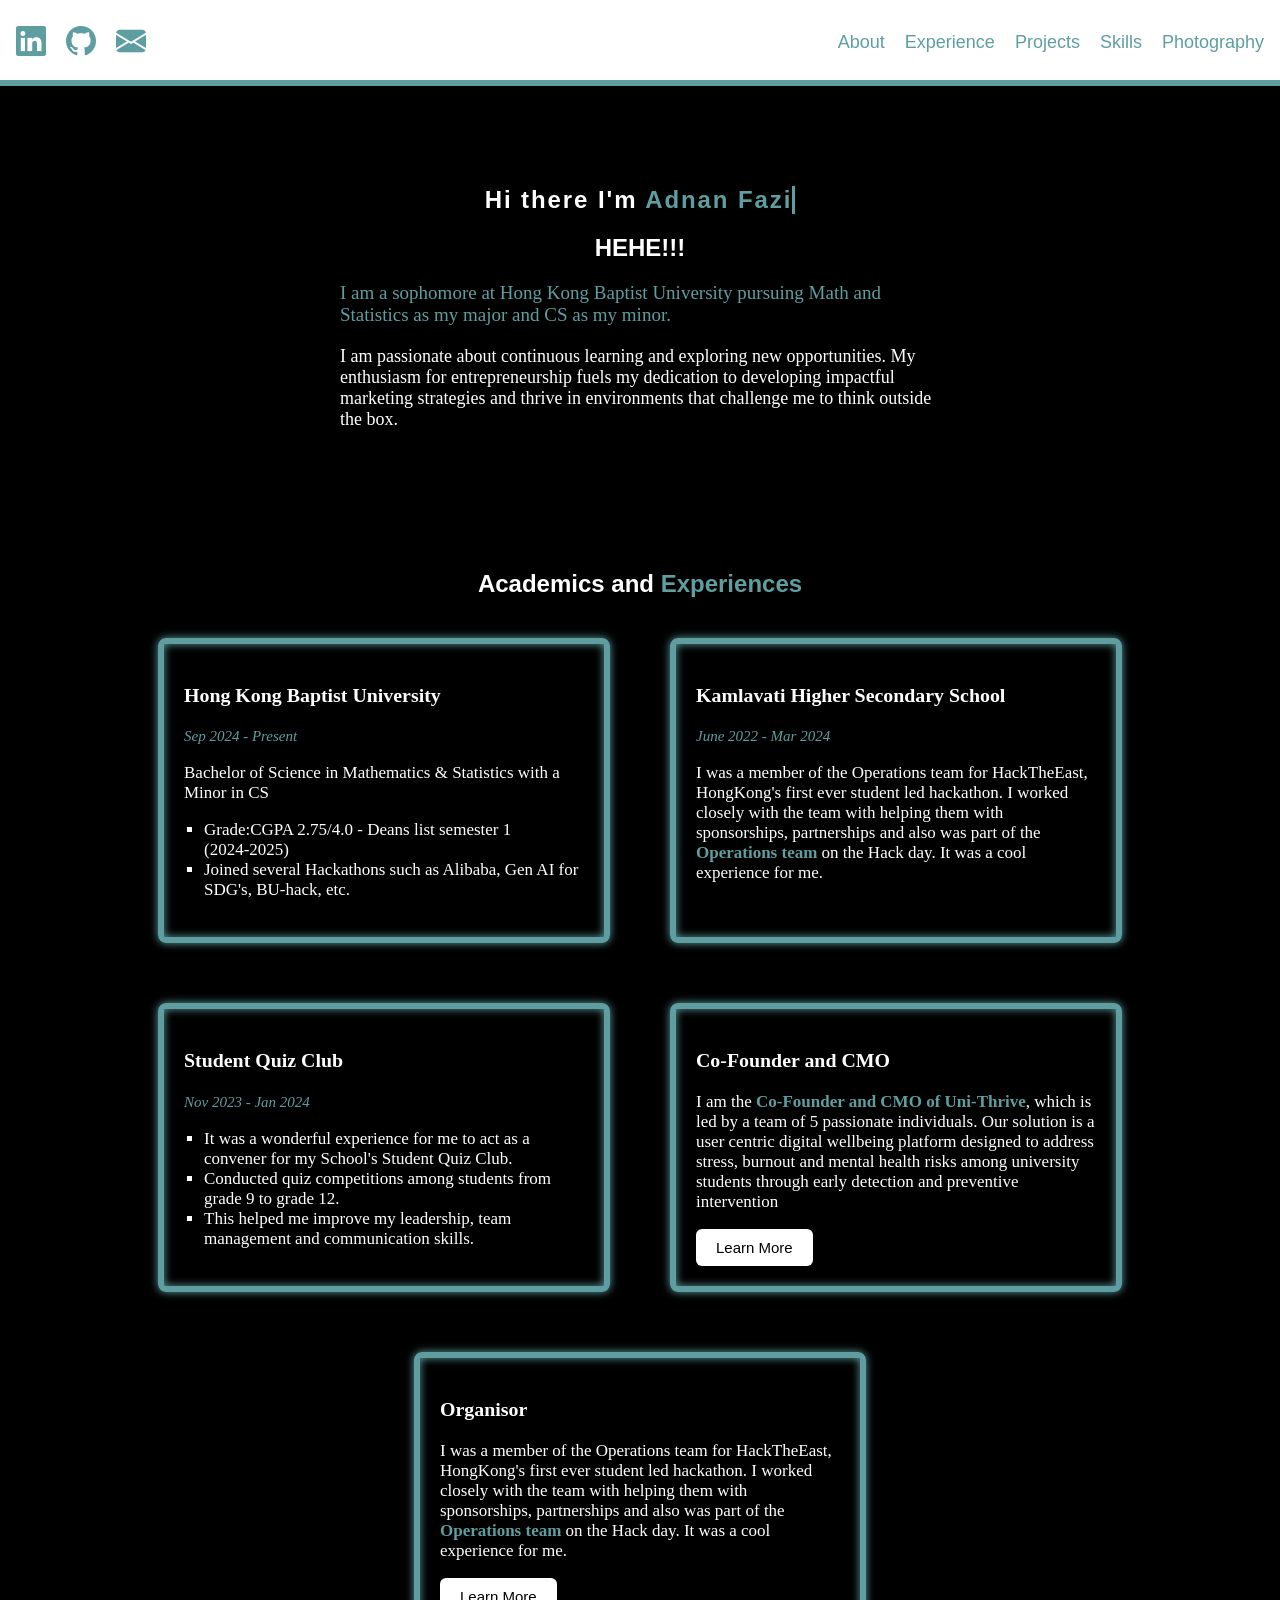
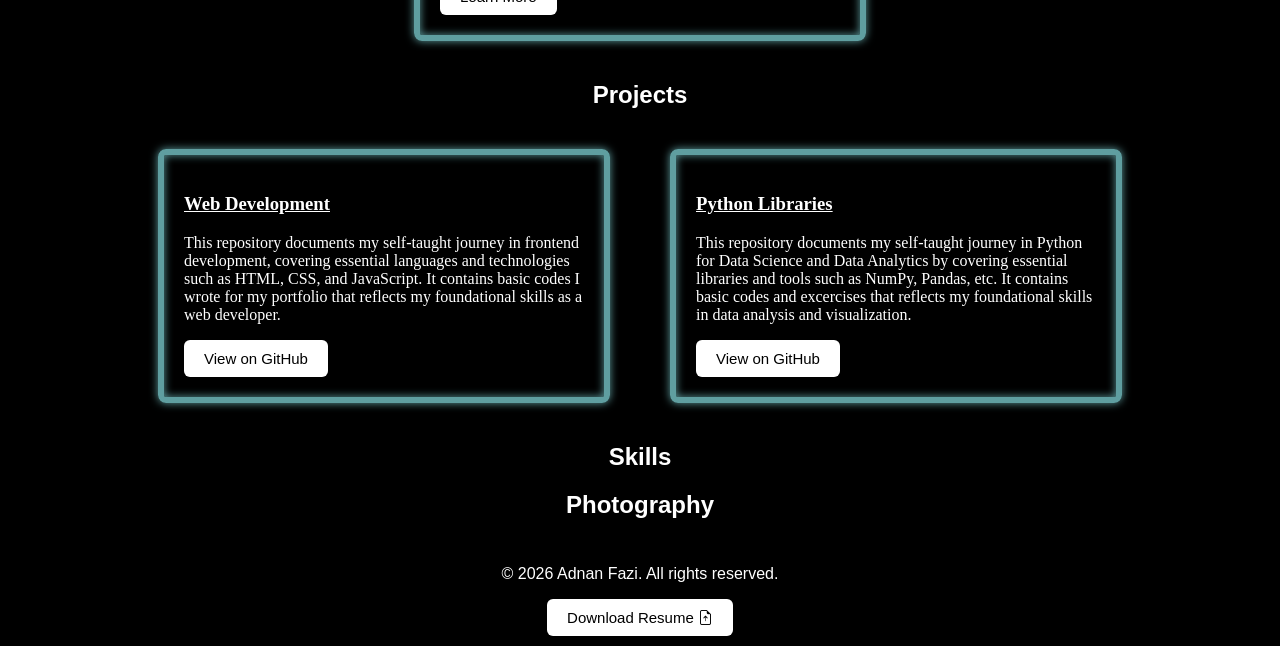
==== index.html @ 3bc77e82 "Added academics" ====
<!DOCTYPE html>
<html lang="en">
   <head>
     <meta charset="UTF-8">
     <meta name="viewport" content="width=device-width, initial-scale=1.0">

     <title>Adnan Portfolio</title>

     <link rel="stylesheet" href="https://cdn.jsdelivr.net/npm/bootstrap-icons@1.11.3/font/bootstrap-icons.css">
     <link rel="stylesheet" href="style.css">
    
   </head>
   <body>
  <header>
   <nav>
    <div class="social-icons">
        <a href="https://www.linkedin.com/in/adnan-fazi" target ="_blank"><i class="bi bi-linkedin"></i></a>
        <a href="https://github.com/adnanms699" target ="_blank"><i class="bi bi-github"></i></a>
        <a href="https://mail.google.com/mail/?view=cm&fs=1&to=adnanms699@gmail.com" target ="_blank"><i class="bi bi-envelope-fill"></i></a>
    </div>
    
      <ul>
        <li><a href="#about">About</a></li>
        <li><a href="#experience">Experience</a></li>
        <li><a href="#projects">Projects</a></li>
        <li><a href="#skills">Skills</a></li>
        <li><a href="#Photography">Photography</a></li>
      </ul>
   </nav>
  </header>

  <section class ="About" id="about" target="_blank">
    <h1 class ="type-writer">Hi there I'm<span class = "color"> Adnan Fazi</span></h1>
    <h2>HEHE!!!</h2>
    <p class="description">I am a sophomore at Hong Kong Baptist University pursuing Math and Statistics as my major and CS as my minor.</p>
    <p class="descriptio2">I am passionate about continuous learning and exploring new opportunities. My enthusiasm for entrepreneurship fuels my dedication to developing impactful marketing strategies and thrive in environments that challenge me to think outside the box.</p> 
  </section>

  <section class ="experience" id="experience">
        <h2 class="experience-title">Academics and <span class = "highlight">Experiences</span></h2>
        <div class ="experience-container">
            <article class="experience-card">
                <h3>Hong Kong Baptist University</h3>
                <span class="date">Sep 2024 - Present</span>
                <p class="experience-description">Bachelor of Science in Mathematics & Statistics with a Minor in CS</p>
                <ul class ="bullets">
                  <li>Grade:CGPA 2.75/4.0 - Deans list semester 1 <br>(2024-2025)</li>
                  <li>Joined several Hackathons such as Alibaba, Gen AI for SDG's, BU-hack, etc.</li>
                </ul>
            </article>

            <article class="experience-card">
                <h3>Kamlavati Higher Secondary School</h3>
                <span class="date">June 2022 - Mar 2024</span>
                <p class="experience-description">I was a member of the Operations team for HackTheEast, HongKong's first ever student led hackathon. I worked closely with the team with helping them with sponsorships, partnerships and also was part of the <span class="highlight">Operations team</span> on the Hack day. It was a cool experience for me.</p>
            </article>

            <article class="experience-card">
                <h3>Student Quiz Club</h3>
                <span class="date">Nov 2023 - Jan 2024</span>
                <ul class ="bullets">
                  <li>It was a wonderful experience for me to act as a convener for my School's Student Quiz Club.</li>
                  <li>Conducted quiz competitions among students from grade 9 to grade 12.</li>
                  <li>This helped me improve my leadership, team management and communication skills.</li>
                </ul>
            </article>

            <article class="experience-card">
                <h3>Co-Founder and CMO</h3>
                <p class="experience-description">I am the <span class="highlight">Co-Founder and CMO of Uni-Thrive</span>, which is led by a team of 5 passionate individuals. Our solution is a user centric digital wellbeing platform designed to address stress, burnout and mental health risks among university students through early detection and preventive intervention</p>
                <button id="Uni-Thrive">Learn More</button>
            </article>

            <article class="experience-card">
                <h3>Organisor</h3>
                <p class="experience-description">I was a member of the Operations team for HackTheEast, HongKong's first ever student led hackathon. I worked closely with the team with helping them with sponsorships, partnerships and also was part of the <span class="highlight">Operations team</span> on the Hack day. It was a cool experience for me.</p>
                <button id="Hacktheeast">Learn More</button>
            </article>
        </div>
  </section>

    <section class = "projects" id="projects">
    <h2 class = "projects-title">Projects</h2>
    <div class="projects-container"> 
    <article class="project-card">
        <h3><u>Web Development</u></h3>
        <p class="project-description">This repository documents my self-taught journey in frontend development, covering essential languages and technologies such as HTML, CSS, and JavaScript. It contains basic codes I wrote for my portfolio that reflects my foundational skills as a web developer.</p>
        <button id="Web-Dev">View on GitHub</button>
    </article>
    <article class="project-card">
        <h3><u>Python Libraries</u></h3>
        <p class="project-description">This repository documents my self-taught journey in Python for Data Science and Data Analytics by covering essential libraries and tools such as NumPy, Pandas, etc. It contains basic codes and excercises that reflects my foundational skills in data analysis and visualization.</p>
        <button id="Python_Data">View on GitHub</button>
    </article>
    </div>
    </section>

   <section class="skills" id="skills">
       <h2 class="skills-title">Skills</h2>
         <div class="skills-container">
        <!-- Add your skills here -->
         </div>
   </section>

   <section class="Photography" id="Photography">
       <h2 class="Photography-title">Photography</h2>
         <div class="Photography-container">
        <!-- Add Photos or info here -->
        </div>
   </section>
   
   <footer>
    <p>&copy; 2026 Adnan Fazi. All rights reserved.</p>
    <div class="buttons">
       <button id="download-resume">
         Download Resume <i class="bi bi-file-earmark-arrow-up"></i>
       </button>   
    </div>
  </footer>

   <script src="index.js"></script>
   </body>
</html>
---- style.css ----
html {
    scroll-behavior: smooth;
}
body{
            font-family: Arial, sans-serif;
            background-color: black;
            margin: 0;
            padding: 0;
}
nav{
            padding: 16px;
            display: flex;
            justify-content: space-between;
            align-items: center;
}
header{
            background-color: white;
            width: 100%;
            height: 80px;
            border-bottom: 6px solid cadetblue;
}
footer{
            color: white;
            width: 100%;
            text-align: center;
            padding: 10px 0;
            
}
ul{
            list-style: none;
            display: flex;
            gap: 20px;
            text-decoration: none;
}
ul li a{
            color: cadetblue;
            text-decoration: none;
            font-size: 18px;
            transition: color 0.3s ease;
}
ul li a:hover{
            color: black;
            transform: scale(1.2);
}
.social-icons{
            display: flex;
            gap: 20px;
}
.social-icons a{
     color: cadetblue;        
     font-size: 30px; 
     text-decoration: none;   
     transition: color 0.3s ease;
}

.social-icons a:hover {
            color: black;            
            transform: scale(1.2);
}
.type-writer{
    overflow: hidden;
    border-right: 3px solid cadetblue;
    white-space: nowrap;
    margin: 0 auto;
    letter-spacing: 0.08em;
    animation: 
        typing 4.5s steps(30, end), 
        blink-caret 1s step-end infinite;
    width:fit-content;
    max-width: fit-content;
}
.color{
            color: cadetblue;
}
.About{
            text-align: center;
            color: white;
            padding: 100px 20px;
}
.description{
            color:cadetblue;
            font-family: 'Times New Roman', Times, serif;
            font-size: 19px;
            max-width: 600px;
            margin: 0 auto;
            text-align: left;        
}
.descriptio2{
            color:white;
            font-family: 'Times New Roman', Times, serif;
            font-size: 18px;
            max-width: 600px;
            margin: 20px auto;
            text-align: left;
}
.buttons{
            color: white;
            border-radius: 6px;
            font-size: 15px;
            max-width : 200px;
            margin: 0 auto;
            cursor: pointer;
}
.buttons button{
    background-color: white;
    color: black;
    border: none;
    padding: 10px 20px;
    border-radius: 6px;
    font-size: 15px;
    transition: all 0.3s ease;
}
.buttons button:hover{
    background-color: cadetblue;
    color: white;
    transform: scale(1.05);
}
.projects-title{
            text-align: center;
            color: white;
}
.project-card{
            color: white;
            font-family: 'Times New Roman', Times, serif;
            max-width: 400px;
            padding: 20px;
            margin: 20px;
            border-radius: 8px;
            border : 6px solid cadetblue;
            box-shadow: 0 0 8px cadetblue, 0 0 8px cadetblue inset;
}
.projects-container{
            display: flex;
            justify-content: center;
            gap: 20px;
            flex-wrap: wrap;
}
.projects-container button {
    background-color: white;
    color: black;
    border: none;
    padding: 10px 20px;
    border-radius: 6px;
    font-size: 15px;
    cursor: pointer;
    transition: all 0.3s ease;
}

.projects-container button:hover {
    background-color: cadetblue;
    color: white;
    transform: scale(1.05);
}
.experience-title{
            text-align: center;
            color: white;
}
.experience-container{
            display: flex;
            justify-content: center;
            gap: 20px;
            flex-wrap: wrap;
}
.experience-card{
            color:white;
            font-family: 'Times New Roman', Times, serif;
            font-size: 17px;
            max-width: 400px;
            padding: 20px;
            margin: 20px;
            border-radius: 8px;
            border : 6px solid cadetblue;
            box-shadow: 0 0 8px cadetblue, 0 0 8px cadetblue inset;
}
.experience-container button{
    background-color: white;
    color: black;
    border: none;
    padding: 10px 20px;
    border-radius: 6px;
    font-size: 15px;
    cursor: pointer;
    transition: all 0.3s ease;
}
.experience-container button:hover{
    background-color: cadetblue;
    color: white;
    transform: scale(1.05);
}
.highlight{
            color: cadetblue;
            font-weight: bold;
}
.skills-title{
            text-align: center;
            color: white;
}
.Photography-title{
            text-align: center;
            color: white;
}
.bullets{
    list-style-type: square;
    display: block;
    padding-left: 20px;
    gap: normal;
}
.date {
    color: cadetblue;
    font-size: 15px;
    font-style: italic;
    margin: 5px 0;
}

@keyframes typing {
    from { width: 0; }
    to { width: 100%; }
}

@keyframes blink-caret {
    from, to { border-color: transparent; }
    50% { border-color: cadetblue; }
}
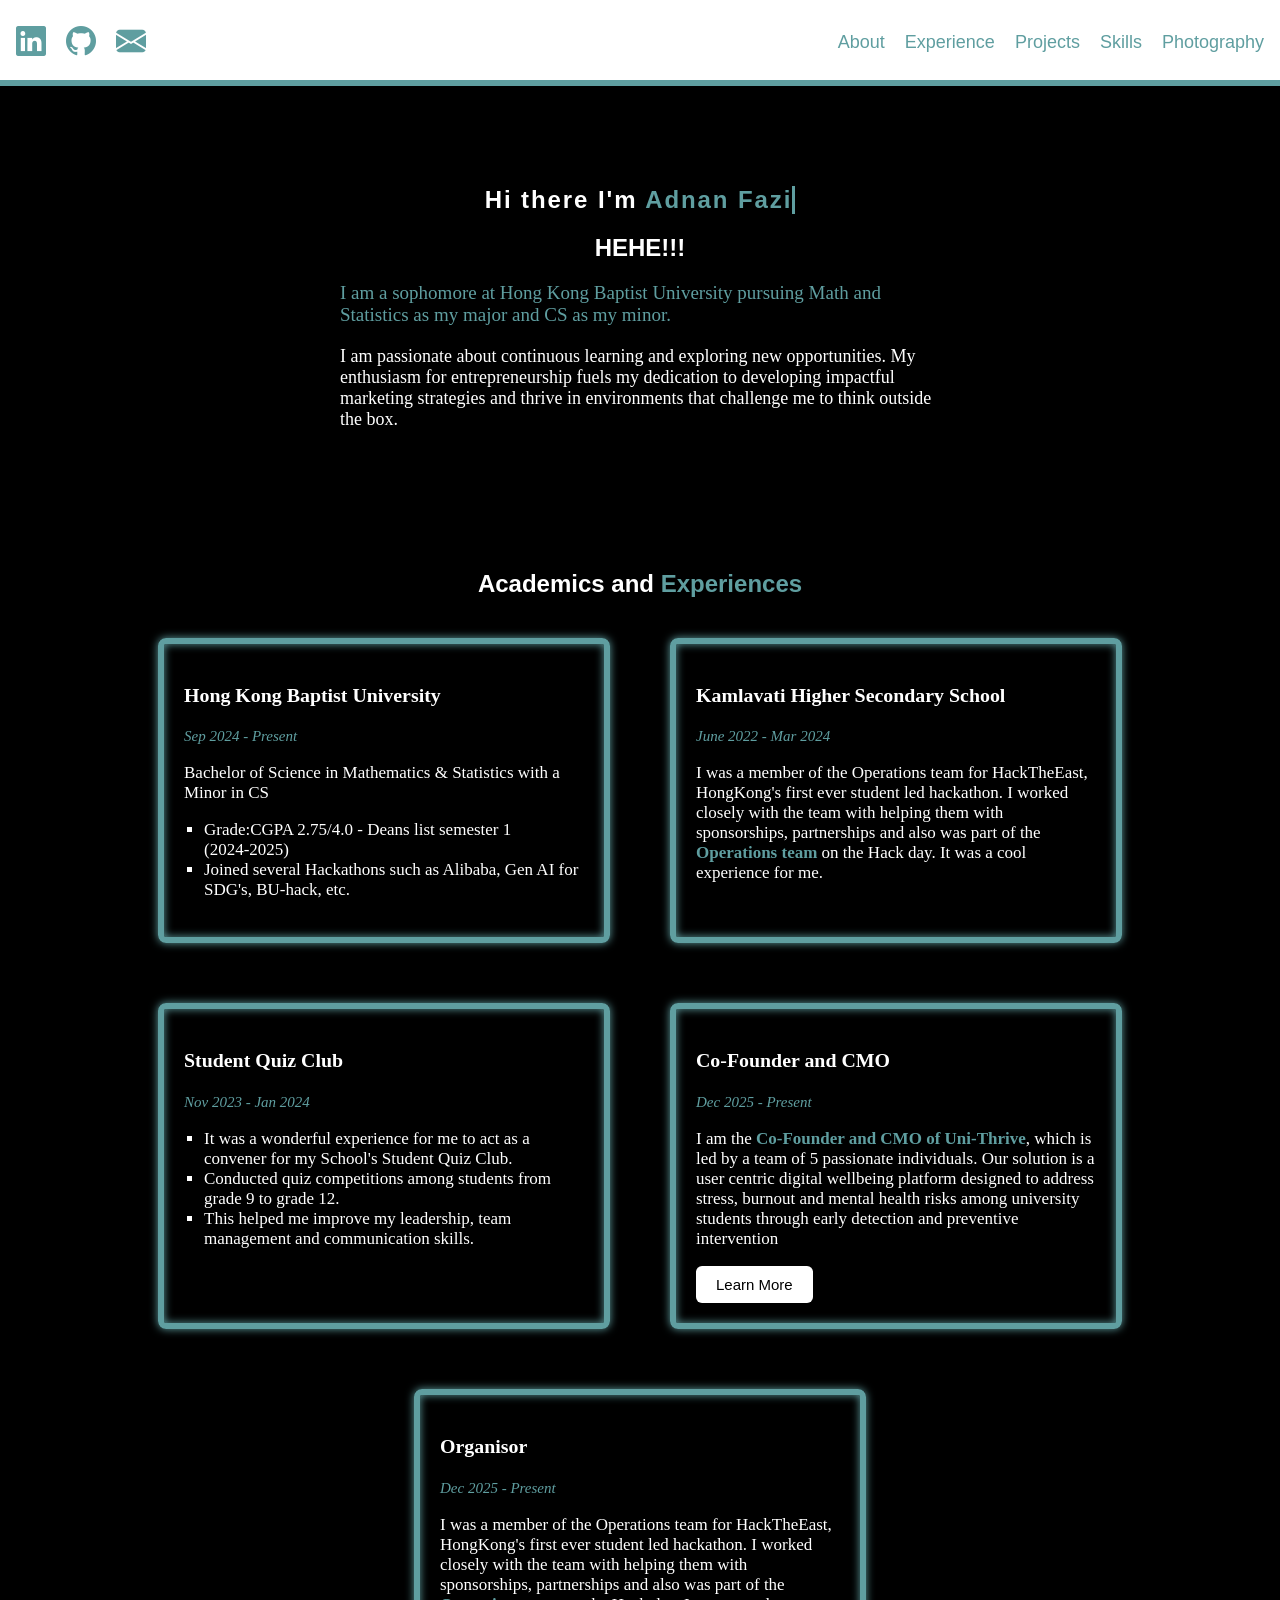
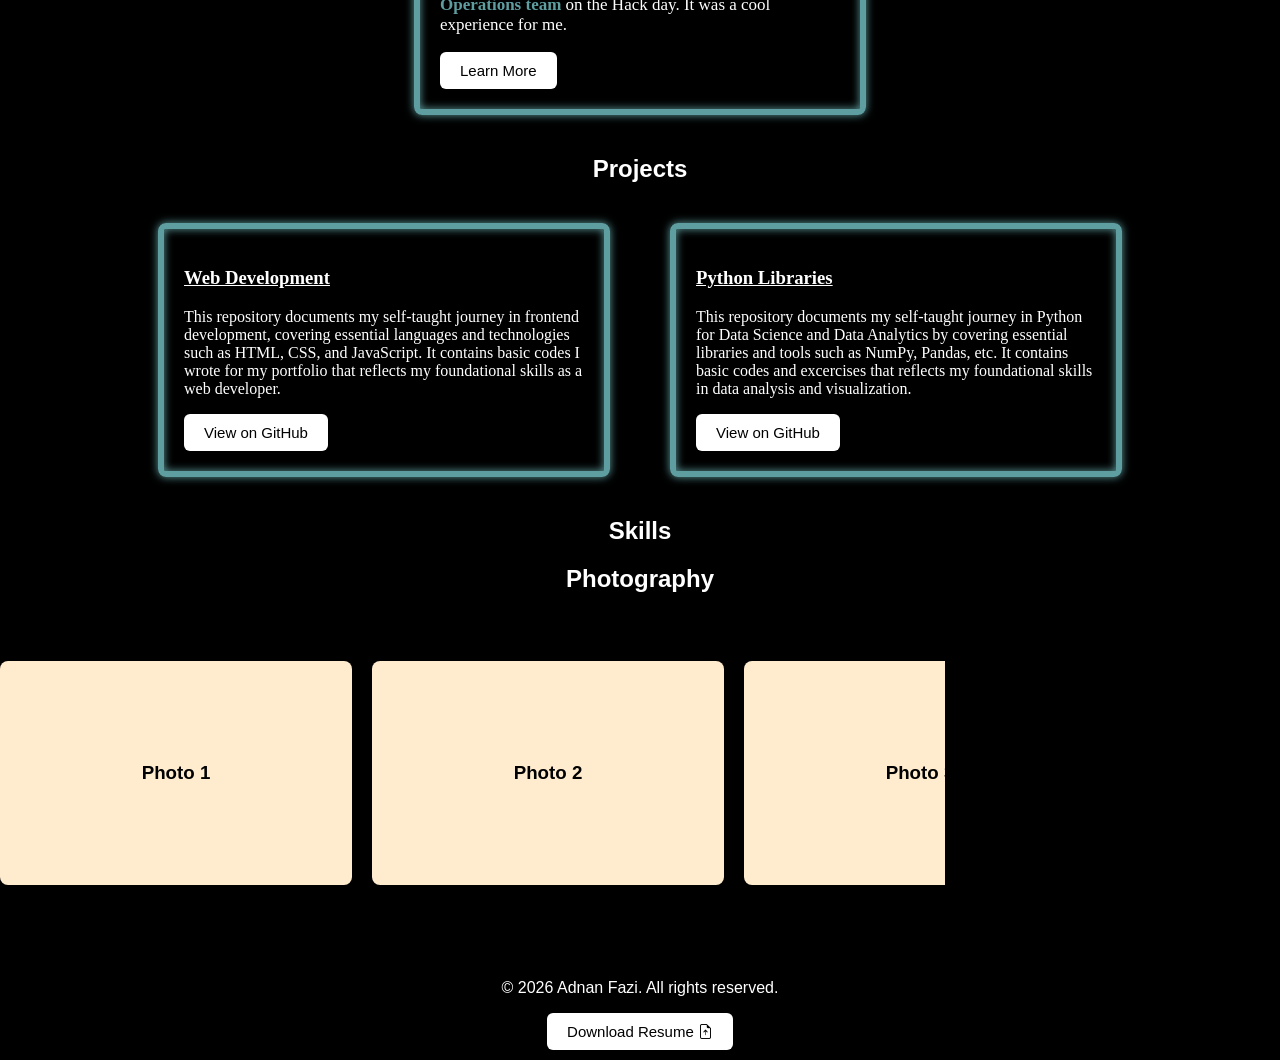
==== commit 3fe760cd: "Added some styles" ====
--- a/index.html
+++ b/index.html
@@ -67,12 +67,14 @@
 
             <article class="experience-card">
                 <h3>Co-Founder and CMO</h3>
+                <span class="date">Dec 2025 - Present</span>
                 <p class="experience-description">I am the <span class="highlight">Co-Founder and CMO of Uni-Thrive</span>, which is led by a team of 5 passionate individuals. Our solution is a user centric digital wellbeing platform designed to address stress, burnout and mental health risks among university students through early detection and preventive intervention</p>
                 <button id="Uni-Thrive">Learn More</button>
             </article>
 
             <article class="experience-card">
                 <h3>Organisor</h3>
+                <span class="date">Dec 2025 - Present</span>
                 <p class="experience-description">I was a member of the Operations team for HackTheEast, HongKong's first ever student led hackathon. I worked closely with the team with helping them with sponsorships, partnerships and also was part of the <span class="highlight">Operations team</span> on the Hack day. It was a cool experience for me.</p>
                 <button id="Hacktheeast">Learn More</button>
             </article>
@@ -97,15 +99,24 @@
 
    <section class="skills" id="skills">
        <h2 class="skills-title">Skills</h2>
-         <div class="skills-container">
-        <!-- Add your skills here -->
-         </div>
+        <div class="skills-container">
+          
+        </div>
    </section>
 
    <section class="Photography" id="Photography">
        <h2 class="Photography-title">Photography</h2>
-         <div class="Photography-container">
-        <!-- Add Photos or info here -->
+       <div class="carousel-container">
+         <div class="carousel">
+            <div class ="card"><h3>Photo 1</h3></div>
+            <div class ="card"><h3>Photo 2</h3></div>
+            <div class ="card"><h3>Photo 3</h3></div>
+            <div class ="card"><h3>Photo 4</h3></div>
+            <div class ="card"><h3>Photo 5</h3></div>
+            <div class ="card"><h3>Photo 6</h3></div>
+            <div class ="card"><h3>Photo 7</h3></div>
+            <div class ="card"><h3>Photo 8</h3></div>
+          </div>
         </div>
    </section>
    
--- a/style.css
+++ b/style.css
@@ -211,6 +211,29 @@
     font-style: italic;
     margin: 5px 0;
 }
+.carousel-container {
+    position: relative;
+    margin: 3em auto;
+    display: flex;
+    align-items: center;
+}
+.carousel {
+    display: flex;
+    overflow-x: auto;
+    gap: 20px;
+    scroll-behavior: smooth;
+    padding: 20px 0;
+}
+.card {
+    flex: 0 0 20em;
+    height: 12em;
+    background-color: blanchedalmond;
+    padding: 1em;
+    border-radius: .5em;
+    display: flex;
+    justify-content: center;
+    align-items: center;
+}
 
 @keyframes typing {
     from { width: 0; }
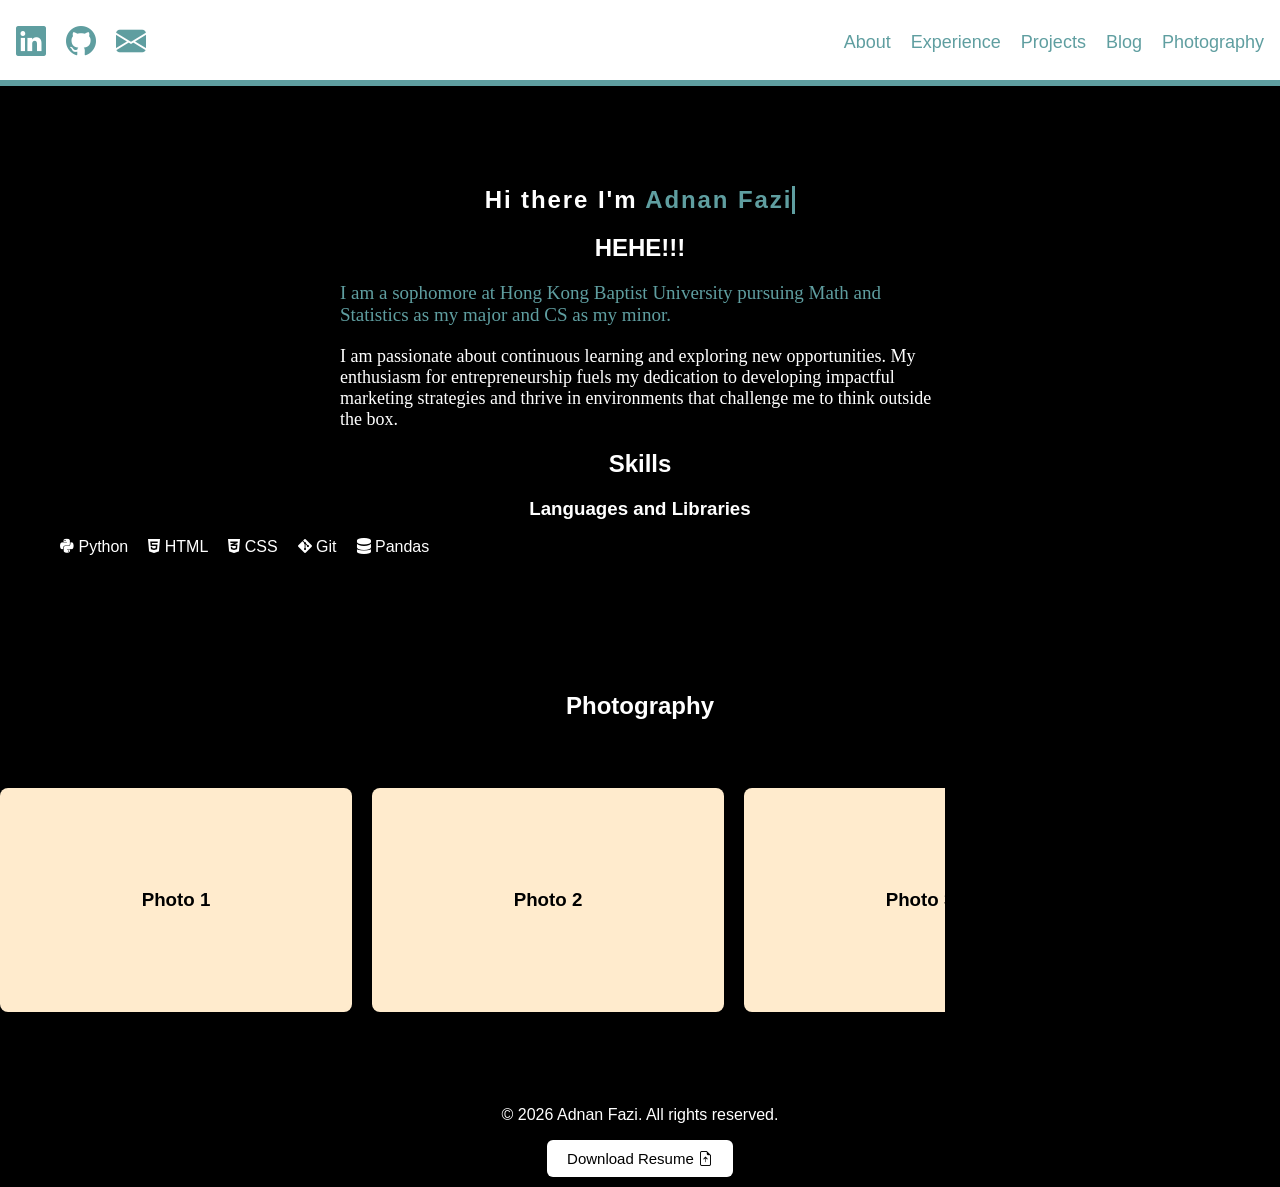
==== commit 1824493f: "Added some styles" ====
--- a/index.html
+++ b/index.html
@@ -7,6 +7,7 @@
      <title>Adnan Portfolio</title>
 
      <link rel="stylesheet" href="https://cdn.jsdelivr.net/npm/bootstrap-icons@1.11.3/font/bootstrap-icons.css">
+     <link rel="stylesheet" href="https://cdnjs.cloudflare.com/ajax/libs/font-awesome/6.4.0/css/all.min.css">
      <link rel="stylesheet" href="style.css">
     
    </head>
@@ -18,13 +19,12 @@
         <a href="https://github.com/adnanms699" target ="_blank"><i class="bi bi-github"></i></a>
         <a href="https://mail.google.com/mail/?view=cm&fs=1&to=adnanms699@gmail.com" target ="_blank"><i class="bi bi-envelope-fill"></i></a>
     </div>
-    
-      <ul>
-        <li><a href="#about">About</a></li>
-        <li><a href="#experience">Experience</a></li>
-        <li><a href="#projects">Projects</a></li>
-        <li><a href="#skills">Skills</a></li>
-        <li><a href="#Photography">Photography</a></li>
+        <ul>
+        <li><a href="index.html">About</a></li>
+        <li><a href="experience.html">Experience</a></li>
+        <li><a href="project.html">Projects</a></li>
+        <li><a href="blog.html">Blog</a></li>
+        <li><a href="index.html">Photography</a></li>
       </ul>
    </nav>
   </header>
@@ -34,73 +34,18 @@
     <h2>HEHE!!!</h2>
     <p class="description">I am a sophomore at Hong Kong Baptist University pursuing Math and Statistics as my major and CS as my minor.</p>
     <p class="descriptio2">I am passionate about continuous learning and exploring new opportunities. My enthusiasm for entrepreneurship fuels my dedication to developing impactful marketing strategies and thrive in environments that challenge me to think outside the box.</p> 
-  </section>
 
-  <section class ="experience" id="experience">
-        <h2 class="experience-title">Academics and <span class = "highlight">Experiences</span></h2>
-        <div class ="experience-container">
-            <article class="experience-card">
-                <h3>Hong Kong Baptist University</h3>
-                <span class="date">Sep 2024 - Present</span>
-                <p class="experience-description">Bachelor of Science in Mathematics & Statistics with a Minor in CS</p>
-                <ul class ="bullets">
-                  <li>Grade:CGPA 2.75/4.0 - Deans list semester 1 <br>(2024-2025)</li>
-                  <li>Joined several Hackathons such as Alibaba, Gen AI for SDG's, BU-hack, etc.</li>
-                </ul>
-            </article>
-
-            <article class="experience-card">
-                <h3>Kamlavati Higher Secondary School</h3>
-                <span class="date">June 2022 - Mar 2024</span>
-                <p class="experience-description">I was a member of the Operations team for HackTheEast, HongKong's first ever student led hackathon. I worked closely with the team with helping them with sponsorships, partnerships and also was part of the <span class="highlight">Operations team</span> on the Hack day. It was a cool experience for me.</p>
-            </article>
-
-            <article class="experience-card">
-                <h3>Student Quiz Club</h3>
-                <span class="date">Nov 2023 - Jan 2024</span>
-                <ul class ="bullets">
-                  <li>It was a wonderful experience for me to act as a convener for my School's Student Quiz Club.</li>
-                  <li>Conducted quiz competitions among students from grade 9 to grade 12.</li>
-                  <li>This helped me improve my leadership, team management and communication skills.</li>
-                </ul>
-            </article>
-
-            <article class="experience-card">
-                <h3>Co-Founder and CMO</h3>
-                <span class="date">Dec 2025 - Present</span>
-                <p class="experience-description">I am the <span class="highlight">Co-Founder and CMO of Uni-Thrive</span>, which is led by a team of 5 passionate individuals. Our solution is a user centric digital wellbeing platform designed to address stress, burnout and mental health risks among university students through early detection and preventive intervention</p>
-                <button id="Uni-Thrive">Learn More</button>
-            </article>
-
-            <article class="experience-card">
-                <h3>Organisor</h3>
-                <span class="date">Dec 2025 - Present</span>
-                <p class="experience-description">I was a member of the Operations team for HackTheEast, HongKong's first ever student led hackathon. I worked closely with the team with helping them with sponsorships, partnerships and also was part of the <span class="highlight">Operations team</span> on the Hack day. It was a cool experience for me.</p>
-                <button id="Hacktheeast">Learn More</button>
-            </article>
-        </div>
-  </section>
-
-    <section class = "projects" id="projects">
-    <h2 class = "projects-title">Projects</h2>
-    <div class="projects-container"> 
-    <article class="project-card">
-        <h3><u>Web Development</u></h3>
-        <p class="project-description">This repository documents my self-taught journey in frontend development, covering essential languages and technologies such as HTML, CSS, and JavaScript. It contains basic codes I wrote for my portfolio that reflects my foundational skills as a web developer.</p>
-        <button id="Web-Dev">View on GitHub</button>
-    </article>
-    <article class="project-card">
-        <h3><u>Python Libraries</u></h3>
-        <p class="project-description">This repository documents my self-taught journey in Python for Data Science and Data Analytics by covering essential libraries and tools such as NumPy, Pandas, etc. It contains basic codes and excercises that reflects my foundational skills in data analysis and visualization.</p>
-        <button id="Python_Data">View on GitHub</button>
-    </article>
-    </div>
-    </section>
-
-   <section class="skills" id="skills">
        <h2 class="skills-title">Skills</h2>
         <div class="skills-container">
-          
+          <article class="skill-card">
+            <h3 class = "skill-card-title">Languages and Libraries</h3>
+            <ul class="skills-list">
+               <li><i class="fa-brands fa-python"></i> <span>Python</span></li>
+               <li><i class="fa-brands fa-html5"></i> <span>HTML</span></li>
+               <li><i class="fa-brands fa-css3-alt"></i> <span>CSS</span></li>
+               <li><i class="fa-brands fa-git-alt"></i> <span>Git</span></li>
+               <li><i class ="fa-solid fa-database"></i> Pandas</li>
+            </ul>
         </div>
    </section>
 
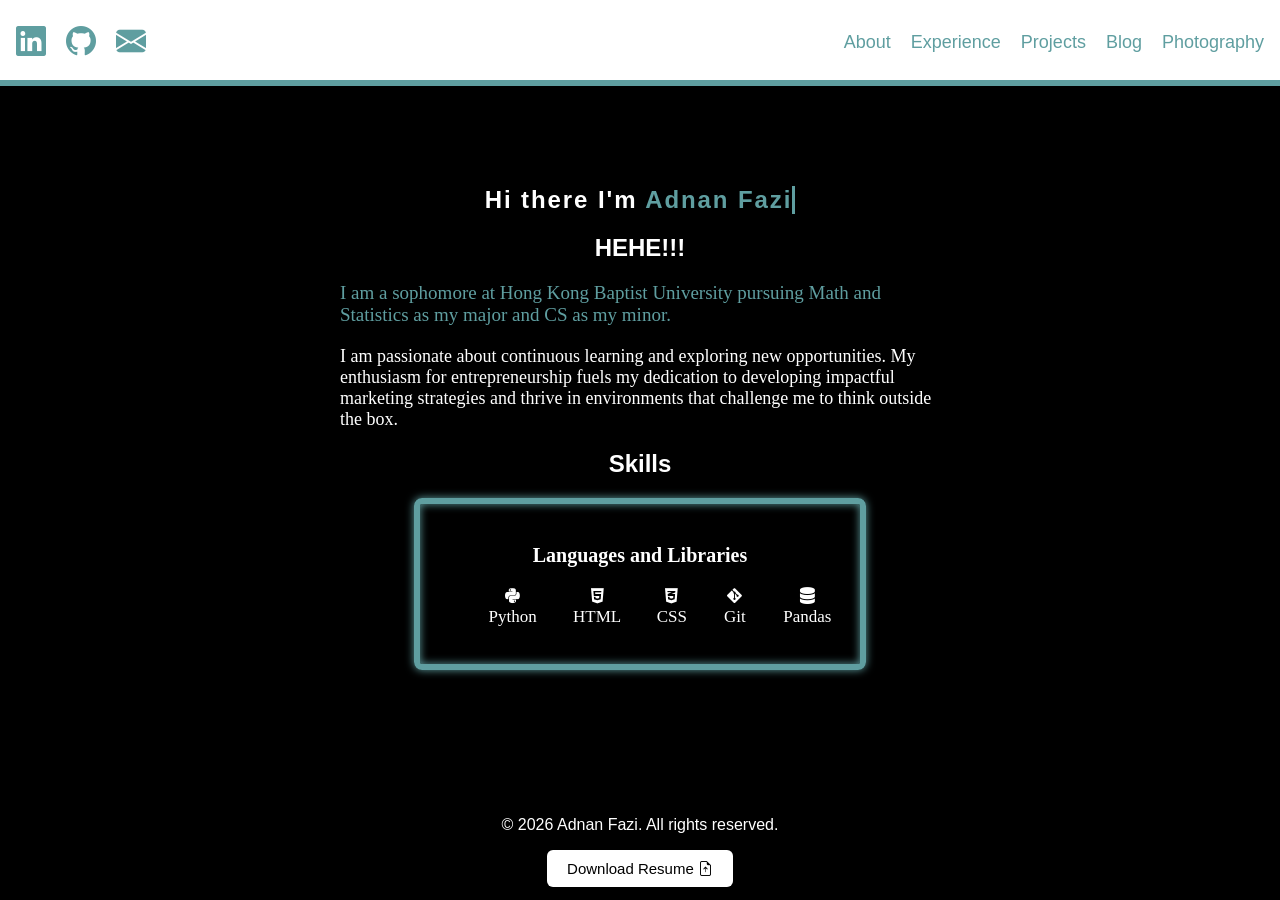
==== commit dfeb66dc: "updated HTML and CSS files" ====
--- a/index.html
+++ b/index.html
@@ -24,7 +24,7 @@
         <li><a href="experience.html">Experience</a></li>
         <li><a href="project.html">Projects</a></li>
         <li><a href="blog.html">Blog</a></li>
-        <li><a href="index.html">Photography</a></li>
+        <li><a href="photography.html">Photography</a></li>
       </ul>
    </nav>
   </header>
@@ -48,22 +48,6 @@
             </ul>
         </div>
    </section>
-
-   <section class="Photography" id="Photography">
-       <h2 class="Photography-title">Photography</h2>
-       <div class="carousel-container">
-         <div class="carousel">
-            <div class ="card"><h3>Photo 1</h3></div>
-            <div class ="card"><h3>Photo 2</h3></div>
-            <div class ="card"><h3>Photo 3</h3></div>
-            <div class ="card"><h3>Photo 4</h3></div>
-            <div class ="card"><h3>Photo 5</h3></div>
-            <div class ="card"><h3>Photo 6</h3></div>
-            <div class ="card"><h3>Photo 7</h3></div>
-            <div class ="card"><h3>Photo 8</h3></div>
-          </div>
-        </div>
-   </section>
    
    <footer>
     <p>&copy; 2026 Adnan Fazi. All rights reserved.</p>
--- a/style.css
+++ b/style.css
@@ -234,6 +234,32 @@
     justify-content: center;
     align-items: center;
 }
+.skill-container {
+    display: flex;
+    justify-content: center;
+    gap: 20px;
+    flex-wrap: wrap;
+}
+.skill-card {
+            color:white;
+            font-family: 'Times New Roman', Times, serif;
+            font-size: 17px;
+            max-width: 400px;
+            padding: 20px;
+            margin: 20px auto;
+            border-radius: 8px;
+            border : 6px solid cadetblue;
+            box-shadow: 0 0 8px cadetblue, 0 0 8px cadetblue inset;
+}
+.skill-card-title{
+    text-align: center;
+    font-size: 20px;
+}
+.blog-title{
+    text-align: center;
+    color: white;
+    font-size: 20px;
+}
 
 @keyframes typing {
     from { width: 0; }
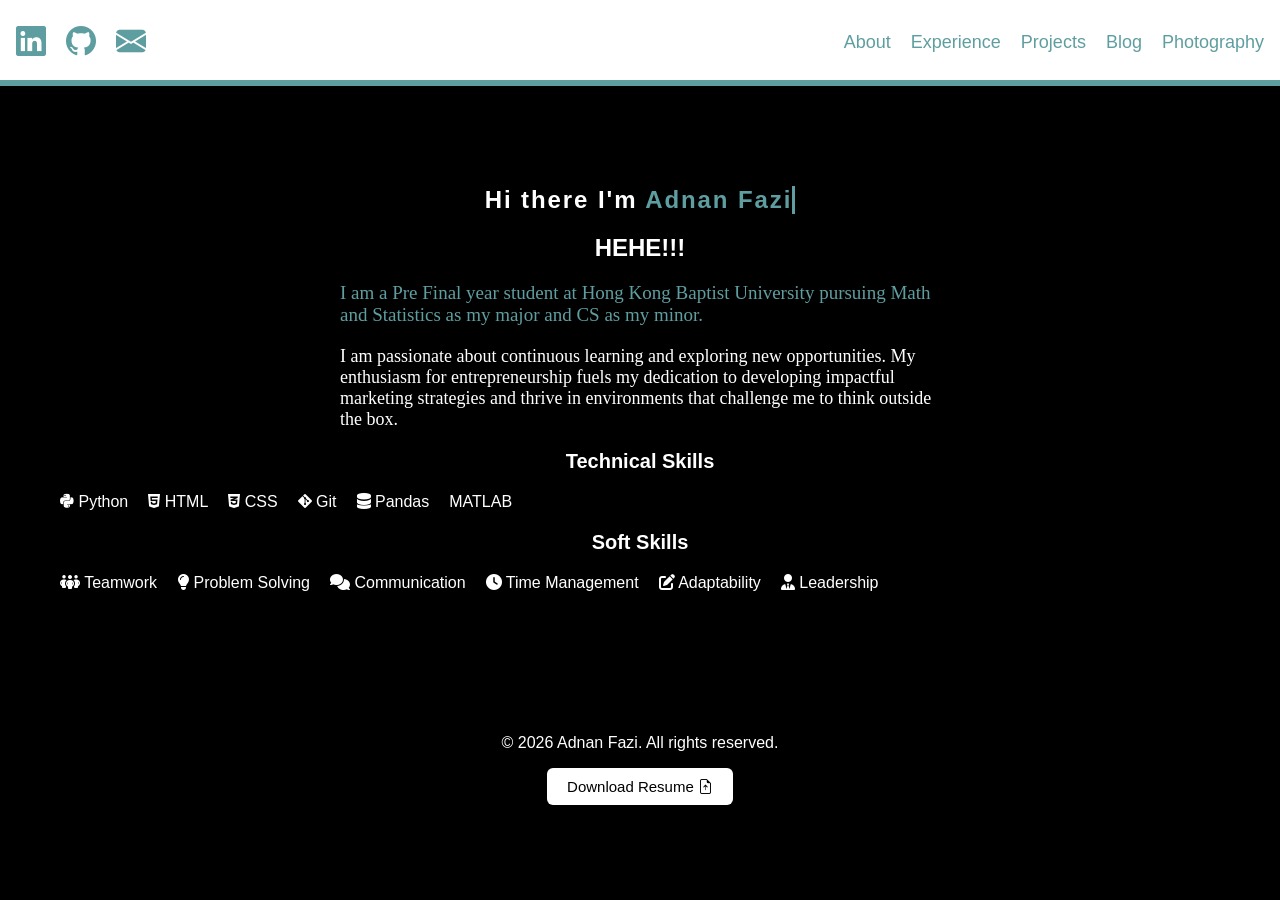
==== commit 16998fa8: "Added skills" ====
--- a/index.html
+++ b/index.html
@@ -8,6 +8,7 @@
 
      <link rel="stylesheet" href="https://cdn.jsdelivr.net/npm/bootstrap-icons@1.11.3/font/bootstrap-icons.css">
      <link rel="stylesheet" href="https://cdnjs.cloudflare.com/ajax/libs/font-awesome/6.4.0/css/all.min.css">
+     <link href="https://fonts.googleapis.com/css2?family=Press+Start+2P&display=swap" rel="stylesheet">
      <link rel="stylesheet" href="style.css">
     
    </head>
@@ -32,20 +33,33 @@
   <section class ="About" id="about" target="_blank">
     <h1 class ="type-writer">Hi there I'm<span class = "color"> Adnan Fazi</span></h1>
     <h2>HEHE!!!</h2>
-    <p class="description">I am a sophomore at Hong Kong Baptist University pursuing Math and Statistics as my major and CS as my minor.</p>
+    <p class="description">I am a Pre Final year student at Hong Kong Baptist University pursuing Math and Statistics as my major and CS as my minor.</p>
     <p class="descriptio2">I am passionate about continuous learning and exploring new opportunities. My enthusiasm for entrepreneurship fuels my dedication to developing impactful marketing strategies and thrive in environments that challenge me to think outside the box.</p> 
 
-       <h2 class="skills-title">Skills</h2>
         <div class="skills-container">
-          <article class="skill-card">
-            <h3 class = "skill-card-title">Languages and Libraries</h3>
+          <article class="skill-card1">
+            <h3 class = "skill-card-title">Technical Skills</h3>
             <ul class="skills-list">
                <li><i class="fa-brands fa-python"></i> <span>Python</span></li>
                <li><i class="fa-brands fa-html5"></i> <span>HTML</span></li>
                <li><i class="fa-brands fa-css3-alt"></i> <span>CSS</span></li>
                <li><i class="fa-brands fa-git-alt"></i> <span>Git</span></li>
                <li><i class ="fa-solid fa-database"></i> Pandas</li>
+               <li><span>MATLAB</span></li>
             </ul>
+          </article>
+
+          <article class="skill-card2">
+          <h3 class = "skill-card-title">Soft Skills</h3>
+            <ul class="skills-list">
+               <li><i class="fa-solid fa-people-group"></i> <span>Teamwork</span></li>
+               <li><i class="fa-solid fa-lightbulb"></i> <span>Problem Solving</span></li>
+               <li><i class="fa-solid fa-comments"></i> <span>Communication</span></li>
+               <li><i class="fa-solid fa-clock"></i> <span>Time Management</span></li> 
+               <li><i class="fa-solid fa-pen-to-square"></i> <span>Adaptability</span></li>
+               <li><i class="fa-solid fa-user-tie"></i> <span>Leadership</span></li>
+            </ul>
+          </article>
         </div>
    </section>
    
--- a/style.css
+++ b/style.css
@@ -211,18 +211,11 @@
     font-style: italic;
     margin: 5px 0;
 }
-.carousel-container {
-    position: relative;
-    margin: 3em auto;
-    display: flex;
-    align-items: center;
-}
-.carousel {
-    display: flex;
-    overflow-x: auto;
-    gap: 20px;
-    scroll-behavior: smooth;
-    padding: 20px 0;
+.title {
+    color: cadetblue;
+    font-size: 16px;
+    font-weight: bold;
+    margin: 5px 0;
 }
 .card {
     flex: 0 0 20em;
@@ -259,6 +252,24 @@
     text-align: center;
     color: white;
     font-size: 20px;
+    font-family: 'Press Start 2P', cursive;
+}
+.blog-description1{
+    text-align: left;
+    color: cadetblue;
+    font-family: 'Press Start 2P', cursive;
+    font-size: 24px;
+    padding: 20px;
+    max-width: 600px;
+}
+.blog-description2{
+    text-align: left;
+    color: white;
+    font-family: 'Press Start 2P', cursive;
+    font-size: 14px;
+    max-width: 600px;
+    padding: 20px;
+    line-height: 1.6;
 }
 
 @keyframes typing {
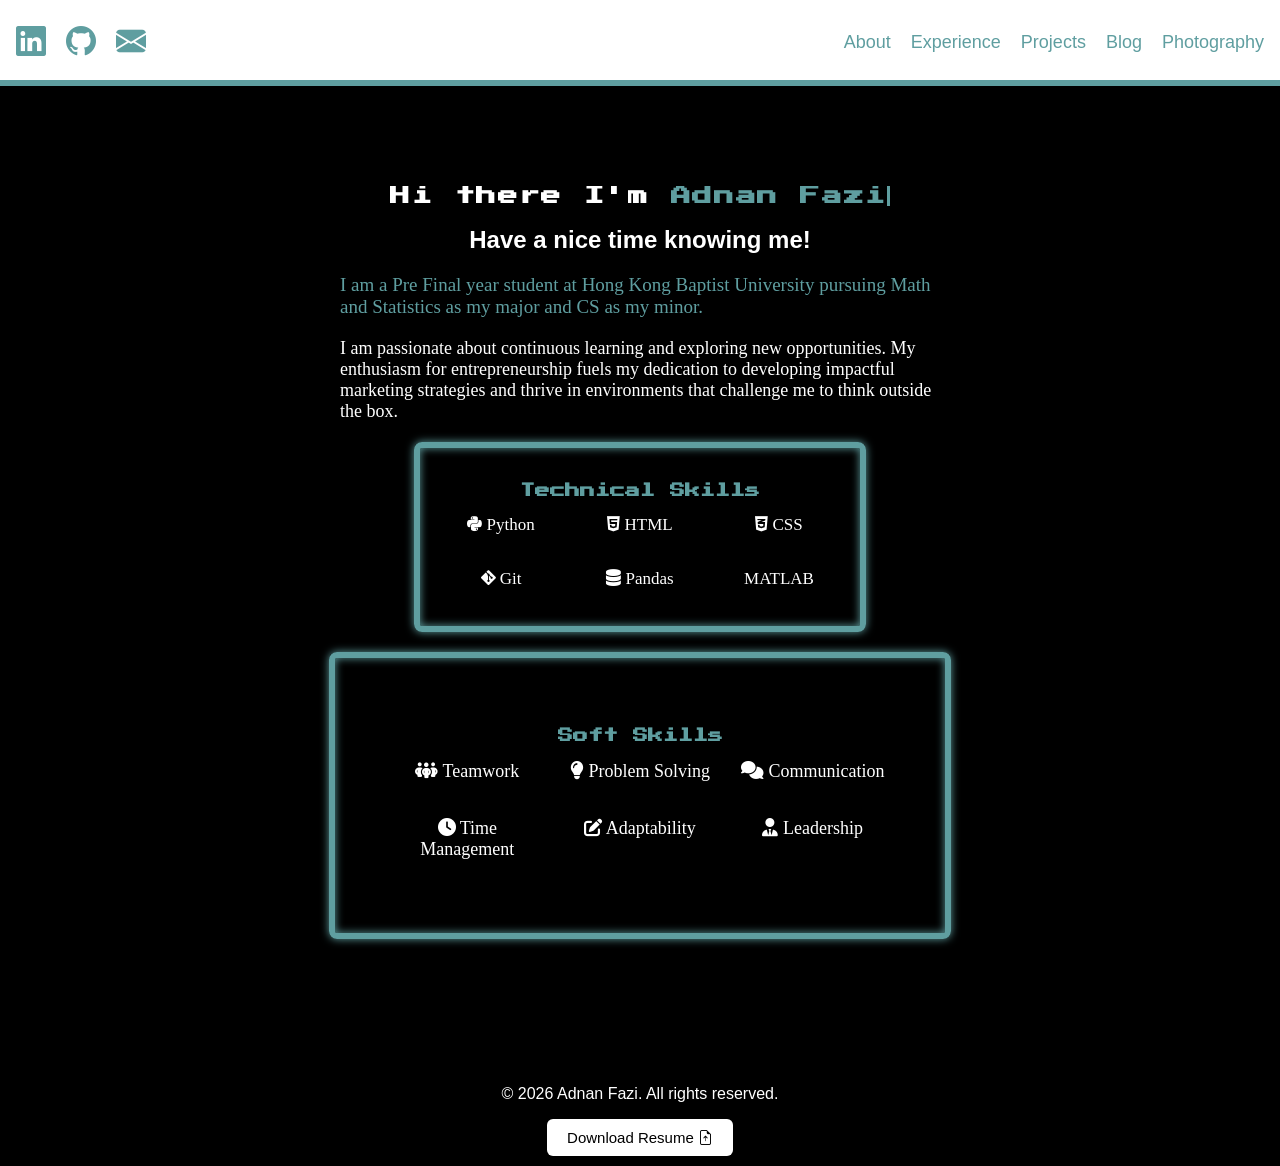
==== commit 2c034e97: "changed some style" ====
--- a/index.html
+++ b/index.html
@@ -32,7 +32,7 @@
 
   <section class ="About" id="about" target="_blank">
     <h1 class ="type-writer">Hi there I'm<span class = "color"> Adnan Fazi</span></h1>
-    <h2>HEHE!!!</h2>
+    <h2>Have a nice time knowing me!</h2>
     <p class="description">I am a Pre Final year student at Hong Kong Baptist University pursuing Math and Statistics as my major and CS as my minor.</p>
     <p class="descriptio2">I am passionate about continuous learning and exploring new opportunities. My enthusiasm for entrepreneurship fuels my dedication to developing impactful marketing strategies and thrive in environments that challenge me to think outside the box.</p> 
 
--- a/style.css
+++ b/style.css
@@ -42,6 +42,12 @@
             color: black;
             transform: scale(1.2);
 }
+img {
+            width: 300px;
+            height: 350px;
+            border-radius: 100%;
+            margin-left: 600px;
+}
 .social-icons{
             display: flex;
             gap: 20px;
@@ -59,6 +65,8 @@
 }
 .type-writer{
     overflow: hidden;
+    font-family: 'Press Start 2P', cursive;
+    font-size: 20px;
     border-right: 3px solid cadetblue;
     white-space: nowrap;
     margin: 0 auto;
@@ -233,7 +241,7 @@
     gap: 20px;
     flex-wrap: wrap;
 }
-.skill-card {
+.skill-card1 {
             color:white;
             font-family: 'Times New Roman', Times, serif;
             font-size: 17px;
@@ -244,21 +252,42 @@
             border : 6px solid cadetblue;
             box-shadow: 0 0 8px cadetblue, 0 0 8px cadetblue inset;
 }
+.skill-card2 {
+            color:white;
+            font-family: 'Times New Roman', Times, serif;
+            font-size: 18px;
+            max-width: 500px;
+            padding: 55px;
+            margin: 20px auto;
+            border-radius: 8px;
+            border : 6px solid cadetblue;
+            box-shadow: 0 0 8px cadetblue, 0 0 8px cadetblue inset;
+}
+.skills-list {
+   display: grid;
+   grid-template-columns: repeat(3, 1fr);
+   gap: 2em 1em;
+   list-style: none;
+   padding:0%;
+}
 .skill-card-title{
     text-align: center;
-    font-size: 20px;
+    font-size: 15px;
+    font-weight: bold;
+    font-family: 'Press Start 2P', cursive;
+    color: cadetblue;
 }
 .blog-title{
     text-align: center;
     color: white;
-    font-size: 20px;
-    font-family: 'Press Start 2P', cursive;
+    font-size: 24px;
+    font-family: 'Times New Roman', Times, serif;
 }
 .blog-description1{
     text-align: left;
     color: cadetblue;
     font-family: 'Press Start 2P', cursive;
-    font-size: 24px;
+    font-size: 21px;
     padding: 20px;
     max-width: 600px;
 }
@@ -271,7 +300,14 @@
     padding: 20px;
     line-height: 1.6;
 }
-
+.Photography-description{
+    color: cadetblue;
+    text-align: center;
+    font-family: 'Times New Roman', Times, serif;
+    font-size: 20px;
+    font-style: italic;
+    font-weight: bold;
+}
 @keyframes typing {
     from { width: 0; }
     to { width: 100%; }
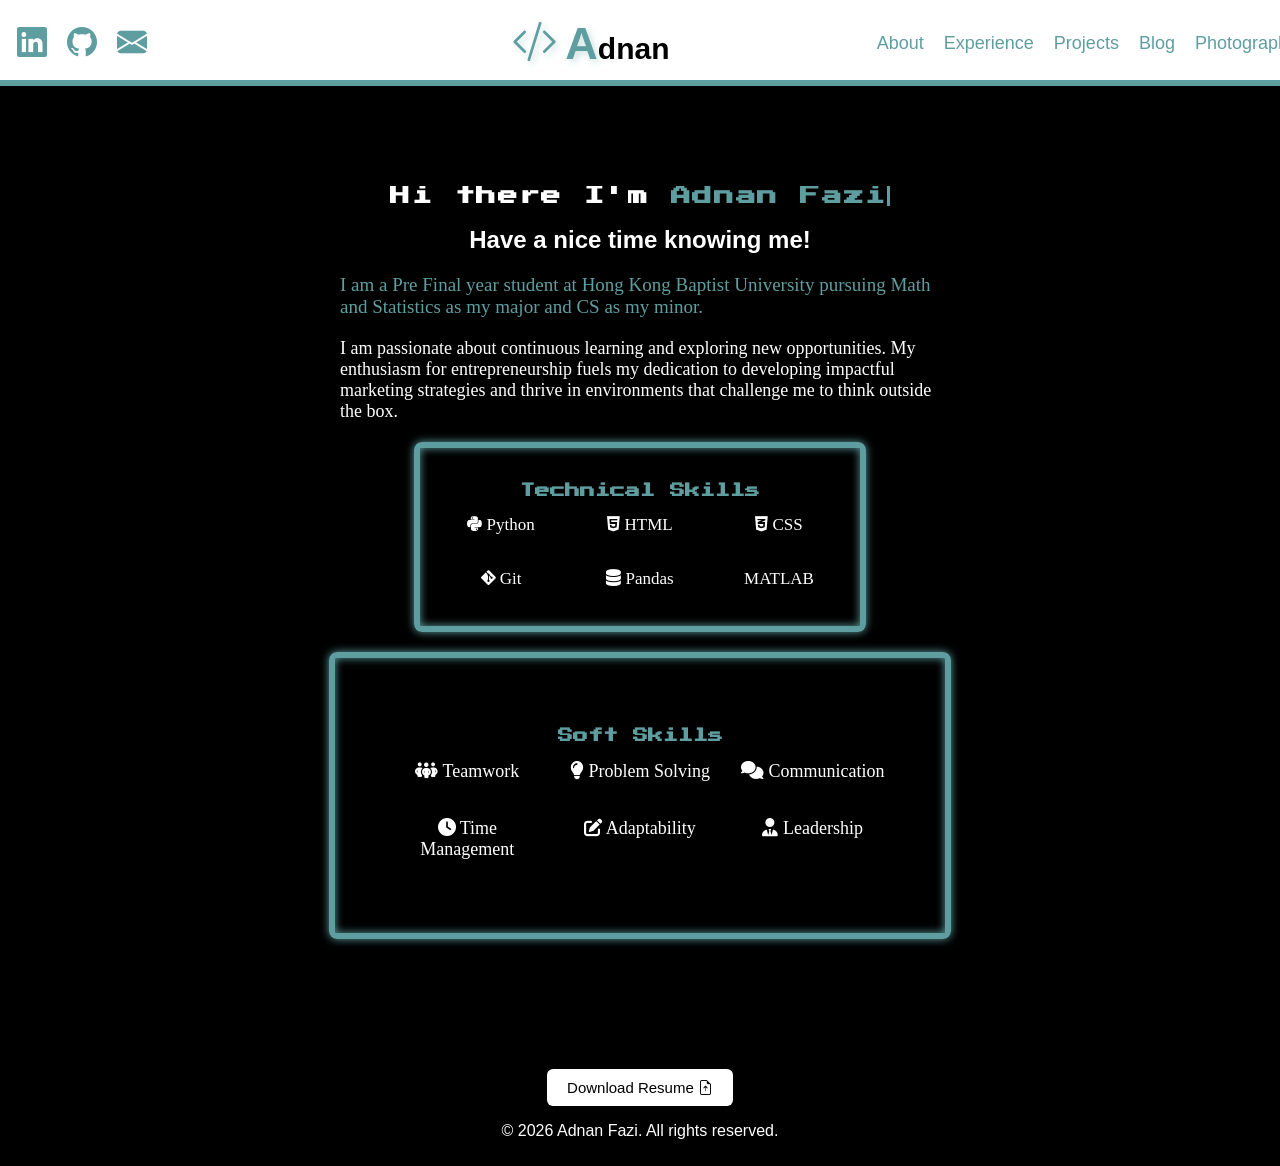
==== commit a2e22fd9: "worked on nav" ====
--- a/index.html
+++ b/index.html
@@ -20,6 +20,10 @@
         <a href="https://github.com/adnanms699" target ="_blank"><i class="bi bi-github"></i></a>
         <a href="https://mail.google.com/mail/?view=cm&fs=1&to=adnanms699@gmail.com" target ="_blank"><i class="bi bi-envelope-fill"></i></a>
     </div>
+    <h2 class = "name">
+      <i class="bi bi-code-slash color1"></i>
+      <span class="color1">A</span>dnan
+    </h2>
         <ul>
         <li><a href="index.html">About</a></li>
         <li><a href="experience.html">Experience</a></li>
@@ -64,12 +68,12 @@
    </section>
    
    <footer>
-    <p>&copy; 2026 Adnan Fazi. All rights reserved.</p>
     <div class="buttons">
        <button id="download-resume">
          Download Resume <i class="bi bi-file-earmark-arrow-up"></i>
        </button>   
     </div>
+    <p>&copy; 2026 Adnan Fazi. All rights reserved.</p>
   </footer>
 
    <script src="index.js"></script>
--- a/style.css
+++ b/style.css
@@ -8,10 +8,12 @@
             padding: 0;
 }
 nav{
-            padding: 16px;
+            padding: 17px;
             display: flex;
             justify-content: space-between;
             align-items: center;
+            margin: 0 auto;
+            width: 100%;
 }
 header{
             background-color: white;
@@ -80,6 +82,18 @@
 .color{
             color: cadetblue;
 }
+.color1{
+            color: cadetblue;
+            font-size: 45px;
+            text-shadow: 3px 3px 6px rgba(95, 158, 160, 0.3);
+}
+.name{
+    font-size: 30px;
+    text-decoration: none;
+    margin: 0;        
+    position: absolute;  
+    left: 40%;
+}
 .About{
             text-align: center;
             color: white;
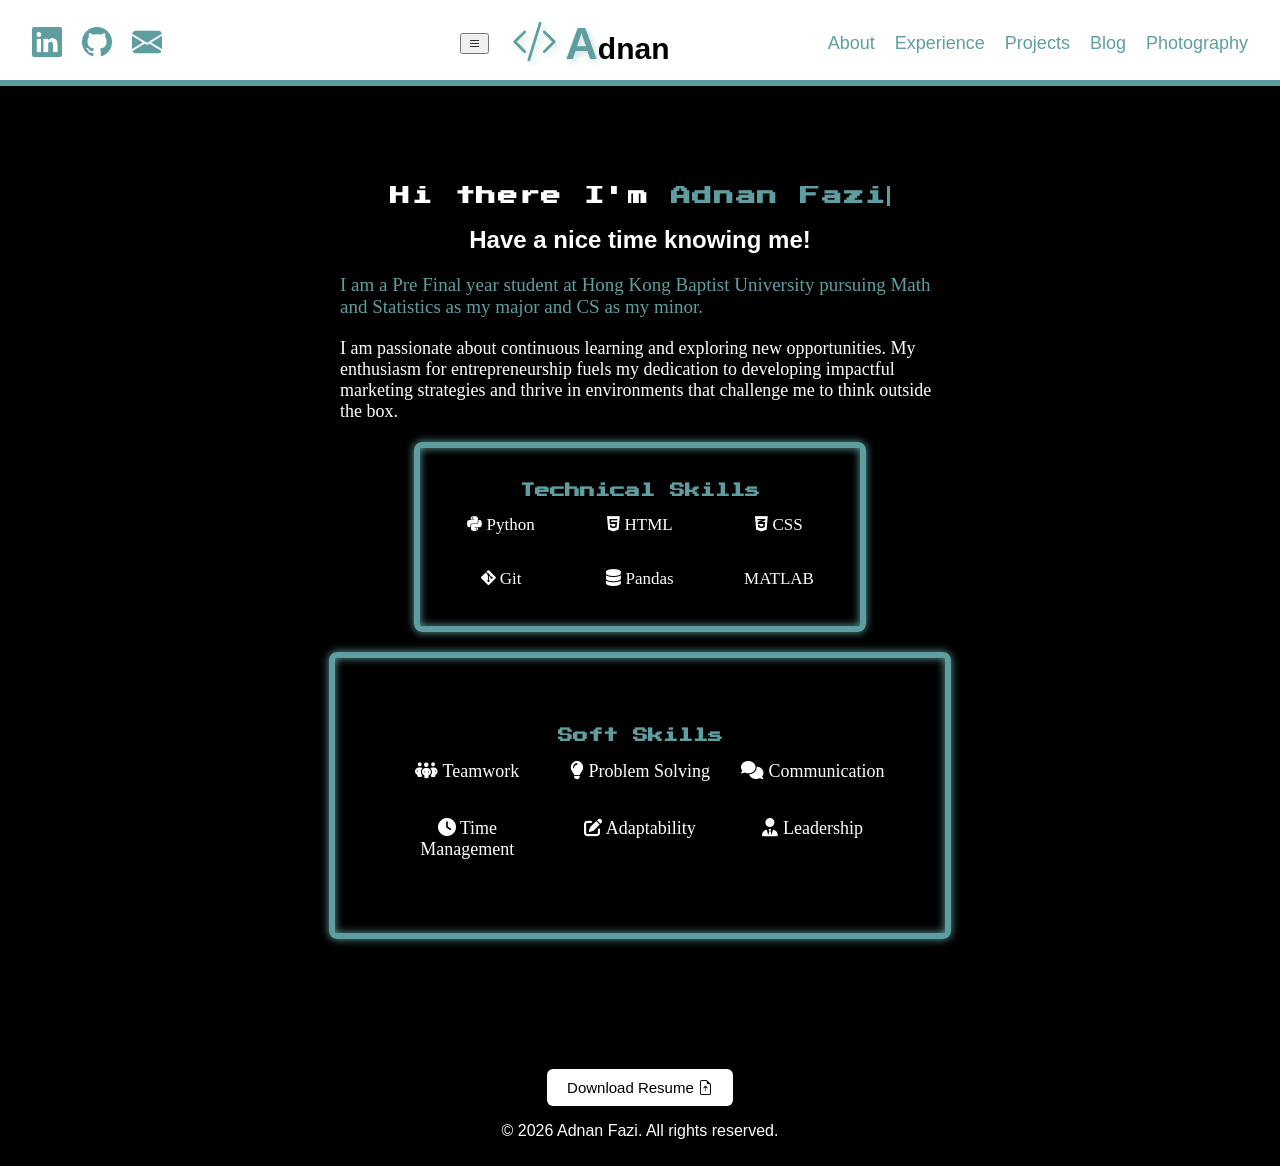
==== commit ecccb316: "added button" ====
--- a/index.html
+++ b/index.html
@@ -24,7 +24,11 @@
       <i class="bi bi-code-slash color1"></i>
       <span class="color1">A</span>dnan
     </h2>
-        <ul>
+       <button class="hamburger" aria-label="Menu">
+        <i class="bi bi-list"></i>
+       </button>
+       
+        <ul class="nav-links">
         <li><a href="index.html">About</a></li>
         <li><a href="experience.html">Experience</a></li>
         <li><a href="project.html">Projects</a></li>
--- a/style.css
+++ b/style.css
@@ -13,7 +13,7 @@
             justify-content: space-between;
             align-items: center;
             margin: 0 auto;
-            width: 100%;
+            width: 95%;
 }
 header{
             background-color: white;
